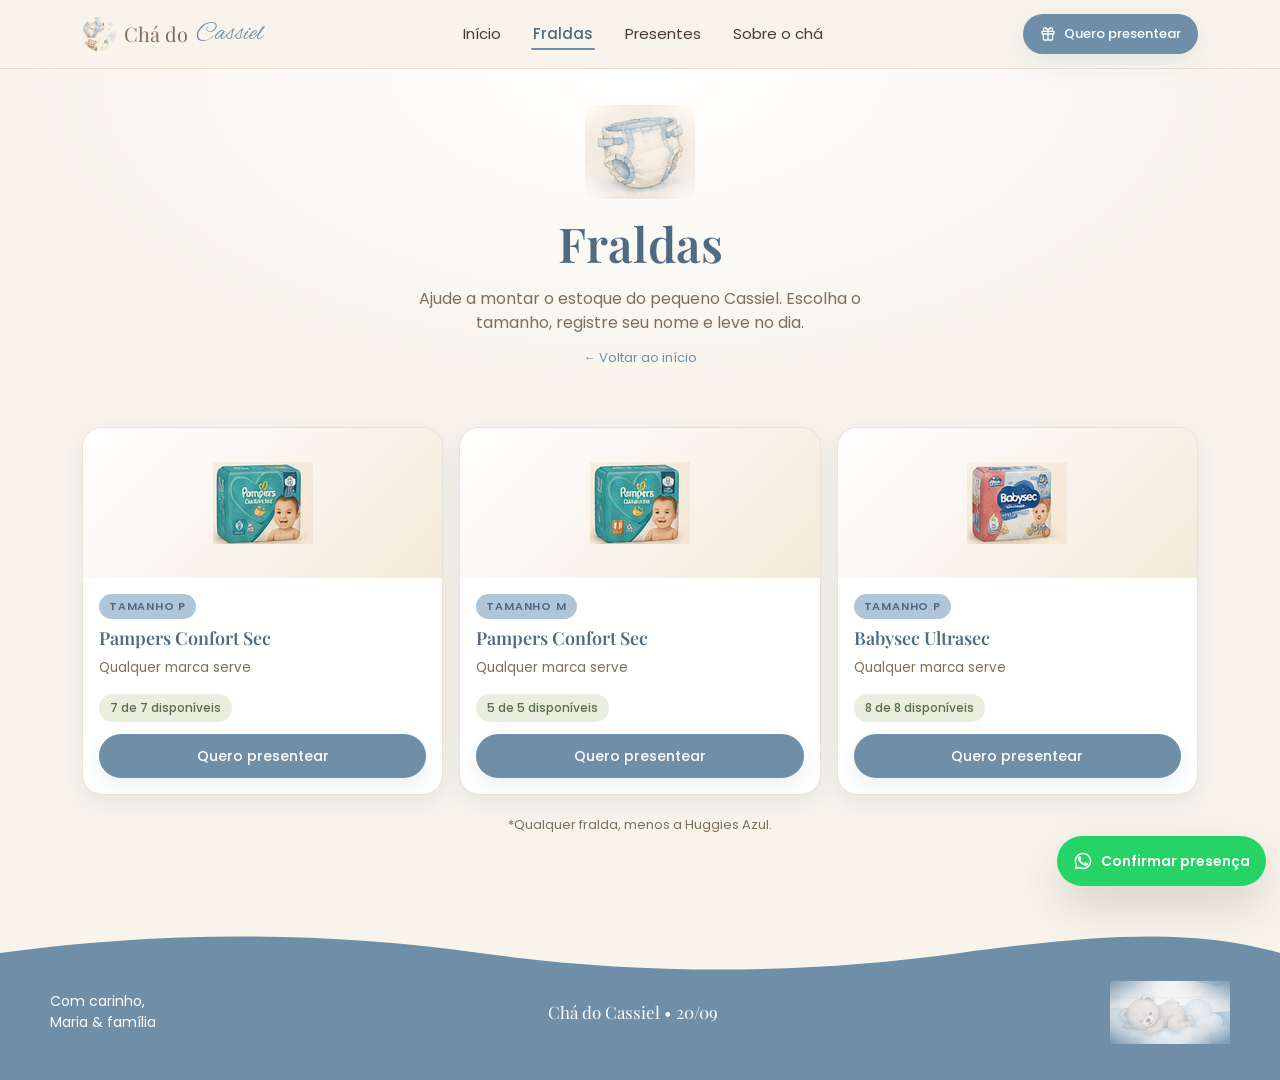
==== fraldas.html @ fe83f9d7 "feat: site do chá do Cassiel (capa, fraldas, presentes, sobre)" ====
<!DOCTYPE html>
<html lang="pt-BR">
<head>
<meta charset="UTF-8">
<meta name="viewport" content="width=device-width, initial-scale=1">
<title>Fraldas · Chá do Cassiel</title>
<link rel="preconnect" href="https://fonts.googleapis.com">
<link rel="preconnect" href="https://fonts.gstatic.com" crossorigin>
<link href="https://fonts.googleapis.com/css2?family=Playfair+Display:ital,wght@0,500;0,600;0,700;1,600&family=Alex+Brush&family=Poppins:wght@300;400;500;600;700&display=swap" rel="stylesheet">
<link rel="stylesheet" href="assets/style.css">
</head>
<body data-page="fraldas">
<header class="site-header" id="site-header"></header>
<main>
<section class="page-hero">
  <img src="assets/img/diaper.png" alt="">
  <h1>Fraldas</h1>
  <p>Ajude a montar o estoque do pequeno Cassiel. Escolha o tamanho, registre seu nome e leve no dia.</p>
  <a class="crumb" href="index.html">← Voltar ao início</a>
</section>
<section class="section">
  <div class="product-grid" id="diaperGrid"></div>
  <p class="fine-note">*Qualquer fralda, menos a Huggies Azul.</p>
</section>
</main>
<footer class="site-footer" id="site-footer"></footer>
<a class="fab" id="whatsappFab" href="#" target="_blank" rel="noopener noreferrer" aria-label="Confirmar presença pelo WhatsApp">
  <svg width="20" height="20" viewBox="0 0 24 24" fill="currentColor"><path d="M17.5 14.4c-.3-.1-1.8-.9-2-1-.3-.1-.5-.1-.7.1-.2.3-.8 1-1 1.2-.2.2-.3.2-.6.1-.3-.1-1.3-.5-2.4-1.5-.9-.8-1.5-1.8-1.7-2.1-.2-.3 0-.5.1-.6l.5-.5.3-.5c.1-.2 0-.4 0-.5l-.9-2.2c-.2-.6-.5-.5-.7-.5h-.6c-.2 0-.5.1-.8.4-.3.3-1 1-1 2.5s1.1 2.9 1.2 3.1c.1.2 2.1 3.2 5.1 4.5 2.5 1 3 .8 3.6.7.6-.1 1.8-.7 2-1.4.2-.7.2-1.3.2-1.4-.1-.1-.3-.2-.6-.3zM12 2a10 10 0 0 0-8.6 15.1L2 22l5-1.3A10 10 0 1 0 12 2zm0 18.2c-1.5 0-3-.4-4.3-1.2l-.3-.2-3 .8.8-2.9-.2-.3A8.2 8.2 0 1 1 12 20.2z"/></svg>
  Confirmar presença
</a>
<script src="assets/app.js"></script>
<script>
function initPage(){
  function draw(){ document.getElementById('diaperGrid').innerHTML = DIAPERS.map(diaperCard).join(''); observeReveal(); }
  draw(); onRerender(draw);
}
</script>
</body>
</html>
---- assets/style.css ----
:root{
  --cream:#F8F4EC;--cream-deep:#F1E7D3;--paper:#FBF8F1;--blue-baby:#AFC5D8;--blue-gray:#91AFC6;
  --blue-deep:#6F8FA8;--blue-ink:#4F6B82;--beige:#D8C5AE;--brown-soft:#806E5D;
  --brown-ink:#4A3B30;--bear-fur:#C7AD8F;--bear-snout:#F4EADB;--gold:#E8CB8A;
  --shadow-soft:0 8px 24px rgba(111,143,168,.14);--shadow-strong:0 20px 45px rgba(74,59,48,.18);
  --radius:22px;
}
*{box-sizing:border-box}
html{scroll-behavior:smooth}
body{margin:0;font-family:'Poppins',-apple-system,BlinkMacSystemFont,'Segoe UI',sans-serif;background:var(--cream);color:var(--brown-ink);line-height:1.5;overflow-x:hidden;-webkit-font-smoothing:antialiased}
h1,h2,h3{font-family:'Playfair Display',Georgia,serif;color:var(--blue-ink);margin:0;font-weight:600}
p{margin:0}
a{color:inherit}
button{font-family:inherit;cursor:pointer}
img{max-width:100%;display:block}
svg{display:block}
.script{font-family:'Alex Brush',cursive;color:var(--blue-deep);font-weight:400}
.container{max-width:1180px;margin:0 auto;padding:0 16px}
@media(min-width:768px){.container{padding:0 32px}}

/* ---------- header ---------- */
.site-header{position:sticky;top:0;z-index:60;background:rgba(248,244,236,.94);backdrop-filter:blur(10px);border-bottom:1px solid rgba(216,197,174,.5)}
.header-inner{max-width:1180px;margin:0 auto;display:flex;align-items:center;justify-content:space-between;gap:12px;padding:10px 16px}
@media(min-width:768px){.header-inner{padding:12px 32px}}
.brand{white-space:nowrap;display:flex;align-items:center;gap:8px;text-decoration:none;color:var(--brown-soft);min-height:44px;font-family:'Playfair Display',serif;font-size:20px}
.brand img{width:34px;height:34px;object-fit:cover;border-radius:50%}
.brand .script{font-size:26px;line-height:1}
.desktop-nav{display:none;gap:28px;align-items:center}
.nav-link{text-decoration:none;font-size:15px;color:var(--brown-ink);padding:10px 2px;position:relative;min-height:44px;display:inline-flex;align-items:center}
.nav-link.active{color:var(--blue-ink);font-weight:500}
.nav-link.active::after{content:'';position:absolute;left:0;right:0;bottom:6px;height:2px;background:var(--blue-deep);border-radius:2px}
.header-cta{display:none!important}
.hamburger{display:flex;background:none;border:none;color:var(--blue-ink);padding:10px;min-width:44px;min-height:44px;align-items:center;justify-content:center}
@media(min-width:900px){.desktop-nav{display:flex}.header-cta{display:inline-flex!important}.hamburger{display:none}}
.mobile-nav{display:none;flex-direction:column;background:var(--cream);border-top:1px solid rgba(216,197,174,.5);padding:6px 16px 18px}
.mobile-nav.open{display:flex}
.mobile-nav-link{text-decoration:none;padding:15px 4px;font-size:17px;color:var(--brown-ink);border-bottom:1px solid rgba(216,197,174,.45)}
.mobile-nav-link.active{color:var(--blue-ink);font-weight:600}
.mobile-nav .btn{margin-top:14px}

/* ---------- botões ---------- */
.btn{display:inline-flex;align-items:center;justify-content:center;gap:8px;min-height:44px;padding:10px 20px;border-radius:999px;font-size:14px;font-weight:500;border:1.5px solid transparent;text-decoration:none;transition:transform .15s,box-shadow .2s,background .2s;white-space:nowrap}
.btn:active{transform:scale(.97)}
.btn-primary{background:var(--blue-deep);color:#fff;box-shadow:var(--shadow-soft)}
.btn-primary:hover{background:var(--blue-ink)}
.btn-secondary{background:rgba(255,255,255,.7);color:var(--blue-ink);border-color:var(--blue-gray)}
.btn-secondary:hover{background:#fff}
.btn-sm{min-height:40px;padding:8px 16px;font-size:13px}
.btn-lg{min-height:50px;padding:12px 26px;font-size:15px}
.btn:disabled{opacity:.55;cursor:not-allowed;transform:none}
.w-full{width:100%}
.link-arrow{display:inline-flex;align-items:center;gap:6px;color:var(--blue-deep);text-decoration:none;font-size:14px;font-weight:500;min-height:44px;padding:8px 4px}
.link-arrow:hover{text-decoration:underline}

/* ---------- hero ---------- */
.hero{position:relative;overflow:hidden;background:radial-gradient(ellipse at 70% 30%,#fff 0%,var(--cream) 55%,var(--cream-deep) 100%)}
.hero-inner{position:relative;max-width:1180px;margin:0 auto;padding:36px 16px 40px;display:grid;gap:24px;align-items:center}
@media(min-width:900px){.hero-inner{grid-template-columns:1fr 1fr;padding:48px 32px 56px;gap:32px}}
.hero-text{position:relative;text-align:center}
@media(min-width:900px){.hero-text{text-align:left}}
.hero-moon{width:110px;margin:0 auto 4px}
@media(min-width:900px){.hero-moon{width:150px;margin:0 0 0 -10px}}
.hero-title{font-size:clamp(40px,6vw,60px);line-height:1;color:var(--brown-soft);font-weight:500}
.hero-title .script{display:block;font-size:clamp(78px,12vw,128px);line-height:.95;margin-top:2px}
.hero-subtitle{font-size:17px;color:var(--brown-soft);max-width:420px;margin:18px auto 0}
@media(min-width:900px){.hero-subtitle{margin-left:0}}
.hero-info-row{display:flex;flex-wrap:wrap;justify-content:center;gap:0;margin-top:26px}
@media(min-width:900px){.hero-info-row{justify-content:flex-start}}
.hero-info{display:flex;align-items:center;gap:10px;padding:6px 18px 6px 0;margin-right:18px;border-right:1px solid var(--beige);color:var(--blue-ink);font-size:14px;line-height:1.3;text-decoration:none}
.hero-info:last-child{border-right:none;margin-right:0}
.hero-info strong{display:block;font-weight:600;font-size:15px}
.hero-info svg{color:var(--blue-gray);flex:none}
.hero-actions{display:flex;flex-direction:column;gap:12px;margin-top:28px}
@media(min-width:520px){.hero-actions{flex-direction:row;justify-content:center}}
@media(min-width:900px){.hero-actions{justify-content:flex-start}}
.hero-illustration{display:flex;justify-content:center}
.hero-illustration img{width:min(440px,86vw);height:auto;mix-blend-mode:multiply;animation:float 6s ease-in-out infinite}
@keyframes float{0%,100%{transform:translateY(0)}50%{transform:translateY(-10px)}}
.star{position:absolute;color:var(--gold);opacity:.8;animation:twinkle 2.6s ease-in-out infinite;pointer-events:none}
@keyframes twinkle{0%,100%{opacity:.35;transform:scale(1)}50%{opacity:.9;transform:scale(1.2)}}
@media(prefers-reduced-motion:reduce){.hero-illustration img,.star{animation:none}}

/* ---------- cards de capa ---------- */
.home{padding:20px 16px 40px;max-width:1180px;margin:0 auto;display:grid;gap:18px}
@media(min-width:768px){.home{padding:24px 32px 48px;gap:22px}}
.panel{background:var(--paper);border:1px solid rgba(216,197,174,.55);border-radius:var(--radius);box-shadow:var(--shadow-soft);padding:22px 18px;position:relative;overflow:hidden}
@media(min-width:768px){.panel{padding:28px 26px}}
.panel h2{font-size:clamp(26px,3.5vw,34px)}
.panel .lead{color:var(--brown-soft);font-size:15px;margin-top:6px}
.panel-art{width:110px;height:auto;mix-blend-mode:multiply;flex:none}
.heart{color:var(--blue-baby);font-size:18px;line-height:1}

/* sugestão */
.suggestion{background:linear-gradient(90deg,#F6EEDC,#F3E9D5);display:grid;gap:18px;align-items:center;text-align:center}
@media(min-width:900px){.suggestion{grid-template-columns:130px 1.3fr 1fr 1fr;text-align:left}}
.suggestion-main h2{font-size:24px;color:var(--brown-ink)}
.suggestion-main .highlight{font-family:'Playfair Display',serif;font-size:22px;color:var(--blue-ink);margin-top:8px}
.suggestion-note{font-size:13px;color:var(--brown-soft);margin-top:6px}
.suggestion-opt{display:flex;flex-direction:column;align-items:center;gap:10px;text-align:center;padding:12px 8px}
@media(min-width:900px){.suggestion-opt{border-left:1px dashed var(--beige)}}
.suggestion-opt img{width:64px;height:auto;mix-blend-mode:multiply}
.suggestion-opt p{font-size:15px;color:var(--brown-ink)}
.suggestion-opt .btn{margin-top:4px}

/* fraldas + presentes lado a lado */
.home-two{display:grid;gap:18px}
@media(min-width:1000px){.home-two{grid-template-columns:5fr 6fr;gap:22px}}
.panel-head{display:flex;gap:14px;align-items:center;text-align:center;flex-direction:column}
@media(min-width:560px){.panel-head{flex-direction:row;text-align:left}}
.panel-head .center{flex:1}
.preview-grid{display:grid;grid-template-columns:repeat(3,minmax(0,1fr));gap:10px;margin-top:20px}
@media(max-width:400px){.preview-grid{gap:6px}}
.mini-card{min-width:0;background:#fff;border:1px solid rgba(216,197,174,.55);border-radius:16px;padding:10px 8px 12px;display:flex;flex-direction:column;align-items:center;text-align:center;gap:6px;text-decoration:none;color:inherit;transition:transform .2s,box-shadow .2s}
.mini-card:hover{transform:translateY(-3px);box-shadow:var(--shadow-soft)}
.mini-card .thumb{height:80px;display:flex;align-items:center;justify-content:center}
.mini-card .thumb img{max-height:80px;width:auto;mix-blend-mode:multiply}
.mini-card .name{font-size:12px;font-weight:600;line-height:1.3;color:var(--brown-ink)}
.mini-card .price{font-size:12px;color:var(--brown-ink)}
.mini-card .tag{font-size:11px;padding:3px 8px;border-radius:999px;background:#E9EEDF;color:#5A6E4B}
.mini-card .tag.taken{background:var(--cream-deep);color:var(--brown-soft)}
.mini-card .btn{margin-top:auto;max-width:100%;padding-left:8px;padding-right:8px}
@media(max-width:480px){.mini-card .btn{padding:8px 10px;font-size:12px}}
.panel-foot{display:flex;justify-content:center;margin-top:10px}
.cat-row{display:flex;justify-content:space-between;gap:6px;margin-top:18px;overflow-x:auto;padding-bottom:4px;scrollbar-width:none}
.cat-row::-webkit-scrollbar{display:none}
.cat{display:flex;flex-direction:column;align-items:center;gap:4px;text-decoration:none;color:var(--brown-ink);font-size:12px;flex:none;min-width:58px}
.cat img{width:56px;height:52px;border-radius:50%;object-fit:cover;box-shadow:0 3px 10px rgba(111,143,168,.18);transition:transform .2s}
.cat:hover img{transform:scale(1.06)}
.cat.active img{outline:2px solid var(--blue-deep);outline-offset:2px}
.cat.active{color:var(--blue-ink);font-weight:600}

/* sobre (capa) */
.about-home{display:grid;gap:16px}
@media(min-width:900px){.about-home{grid-template-columns:1.1fr 1fr .9fr;align-items:stretch}}
.about-intro{display:flex;flex-direction:column;align-items:center;text-align:center;gap:10px;padding:10px}
@media(min-width:560px){.about-intro{flex-direction:row;text-align:left}}
.about-intro img{width:120px;mix-blend-mode:multiply}
.about-intro p{font-size:14px;color:var(--brown-soft)}
.sub-panel{background:#F4EBDA;border-radius:18px;padding:18px 16px}
.sub-panel h3{font-size:19px;text-align:center;margin-bottom:6px}
.sub-panel .lead{text-align:center;font-size:13px;color:var(--brown-soft);margin-bottom:12px}
.info-list{list-style:none;margin:0;padding:0;display:flex;flex-direction:column;gap:8px}
.info-list li{display:flex;gap:8px;align-items:flex-start;font-size:13.5px}
.info-list .emoji{flex:none;font-size:15px;line-height:1.4}
.bingo-panel{display:flex;flex-direction:column;align-items:center;gap:10px;text-align:center}
.bingo-panel img{width:90px;mix-blend-mode:multiply}
.bingo-panel p{font-size:13.5px;color:var(--brown-soft)}

/* ---------- páginas internas ---------- */
.page-hero{background:radial-gradient(ellipse at 50% 0%,#fff 0%,var(--cream) 70%);padding:36px 16px 20px;text-align:center;position:relative;overflow:hidden}
.page-hero img{width:110px;margin:0 auto 8px;mix-blend-mode:multiply}
.page-hero h1{font-size:clamp(34px,5vw,48px)}
.page-hero p{color:var(--brown-soft);margin-top:8px;font-size:16px;max-width:520px;margin-left:auto;margin-right:auto}
.crumb{display:inline-flex;align-items:center;gap:6px;font-size:13px;color:var(--blue-deep);text-decoration:none;min-height:44px;padding:4px 0}
.section{padding:20px 16px 56px;max-width:1180px;margin:0 auto}
@media(min-width:768px){.section{padding:28px 32px 72px}}
.product-grid{display:grid;grid-template-columns:1fr;gap:16px}
@media(min-width:560px){.product-grid{grid-template-columns:repeat(2,1fr)}}
@media(min-width:900px){.product-grid{grid-template-columns:repeat(3,1fr)}}
@media(min-width:1180px){.gift-grid{grid-template-columns:repeat(4,1fr)}}
.product-card{background:#fff;border-radius:20px;box-shadow:var(--shadow-soft);overflow:hidden;display:flex;flex-direction:column;border:1px solid rgba(216,197,174,.5);transition:transform .2s,box-shadow .2s}
.product-card:hover{transform:translateY(-4px);box-shadow:var(--shadow-strong)}
.product-card.taken{opacity:.62}
.product-media{height:150px;background:linear-gradient(135deg,#fff,var(--bear-snout));display:flex;align-items:center;justify-content:center;color:var(--blue-deep)}
.product-media img{max-height:120px;width:auto;mix-blend-mode:multiply}
.product-media img.cover{max-height:none;width:100%;height:100%;object-fit:cover;mix-blend-mode:normal}
.product-body{padding:16px;display:flex;flex-direction:column;flex:1;gap:6px}
.product-body h3{font-size:18px}
.badge{align-self:flex-start;font-size:11px;letter-spacing:.8px;text-transform:uppercase;font-weight:600;padding:4px 10px;border-radius:999px;background:var(--blue-baby);color:var(--blue-ink)}
.badge.soft{background:var(--cream-deep);color:var(--brown-soft)}
.product-desc,.product-brand{font-size:13.5px;color:var(--brown-soft)}
.product-price{font-weight:600;color:var(--blue-ink);font-size:15px}
.price-note{font-weight:400;font-size:12px;color:var(--brown-soft)}
.spacer{flex:1}
.status{display:inline-flex;align-self:flex-start;font-size:12px;font-weight:500;padding:5px 11px;border-radius:999px;margin:4px 0 6px;background:#E9EEDF;color:#5A6E4B}
.status.taken{background:var(--cream-deep);color:var(--brown-soft)}
.fine-note{text-align:center;font-size:13px;color:var(--brown-soft);margin-top:20px}
.pills{display:flex;gap:8px;overflow-x:auto;padding:4px 0 12px;margin-bottom:12px;scrollbar-width:none}
.pills::-webkit-scrollbar{display:none}
@media(min-width:768px){.pills{flex-wrap:wrap;justify-content:center;overflow:visible}}
.pill{flex:none;background:#fff;border:1px solid var(--beige);color:var(--brown-soft);border-radius:999px;padding:9px 16px;min-height:44px;font-size:14px;font-weight:500}
.pill.active{background:var(--blue-deep);border-color:var(--blue-deep);color:#fff}
.about-grid{display:grid;gap:18px}
@media(min-width:900px){.about-grid{grid-template-columns:1fr 1fr}}
.info-card{background:#fff;border-radius:22px;padding:24px 20px;box-shadow:var(--shadow-soft);border:1px solid rgba(216,197,174,.5)}
.info-card h3{font-size:22px;margin-bottom:14px}
.info-card .info-list li{font-size:15px;gap:12px}
.info-card .info-list svg{color:var(--blue-gray);flex:none;margin-top:3px}
.info-card .btn{margin-top:18px}
.about-message{font-size:15.5px;color:var(--brown-soft);line-height:1.75}
.about-message strong{color:var(--blue-ink)}
.span-all{grid-column:1/-1}

/* ---------- rodapé ---------- */
.site-footer{position:relative;margin-top:24px;color:#fff}
.site-footer .wave{display:block;width:100%;height:44px;color:var(--blue-deep)}
.footer-body{background:var(--blue-deep);padding:6px 16px 90px}
@media(min-width:900px){.footer-body{padding-bottom:36px}}
.footer-inner{max-width:1180px;margin:0 auto;display:flex;flex-direction:column;align-items:center;gap:12px;text-align:center;font-size:14px}
@media(min-width:768px){.footer-inner{flex-direction:row;justify-content:space-between;text-align:left}}
.footer-inner .center{font-family:'Playfair Display',serif;font-size:17px}
.footer-inner img{width:120px;mix-blend-mode:screen;opacity:.95}
.fab{position:fixed;right:14px;bottom:14px;z-index:50;display:inline-flex;align-items:center;gap:8px;background:#25D366;color:#fff;border:none;border-radius:999px;padding:12px 16px;min-height:50px;font-weight:600;font-size:14px;box-shadow:var(--shadow-strong);text-decoration:none}
.fab:active{transform:scale(.97)}

/* ---------- modal / toast ---------- */
.modal-overlay{position:fixed;inset:0;background:rgba(74,59,48,.45);backdrop-filter:blur(3px);z-index:100;display:none;align-items:center;justify-content:center;padding:16px}
.modal-overlay.open{display:flex}
.modal-card{background:#fff;border-radius:24px;padding:30px 22px;width:100%;max-width:min(95vw,470px);position:relative;box-shadow:var(--shadow-strong);animation:pop .25s ease}
@keyframes pop{from{opacity:0;transform:translateY(16px) scale(.97)}to{opacity:1;transform:none}}
.modal-close{position:absolute;top:10px;right:10px;background:none;border:none;color:var(--brown-soft);min-width:44px;min-height:44px;display:flex;align-items:center;justify-content:center}
.modal-card h3{font-size:24px;padding-right:32px}
.modal-product{font-weight:600;color:var(--blue-deep);margin:8px 0 12px}
.modal-text{font-size:14px;color:var(--brown-soft)}
.modal-form{margin-top:18px;display:flex;flex-direction:column;gap:8px}
.modal-form label{font-size:14px;font-weight:500}
.modal-form input{font:inherit;font-size:16px;padding:12px 16px;border:1px solid var(--beige);border-radius:14px;background:var(--cream);color:var(--brown-ink);min-height:48px}
.modal-form input:focus{outline:2px solid var(--blue-baby);border-color:var(--blue-gray)}
.form-error{font-size:13px;color:#B0413E}
.modal-actions{display:flex;flex-direction:column-reverse;gap:10px;margin-top:12px}
@media(min-width:520px){.modal-actions{flex-direction:row;justify-content:flex-end}}
.modal-success{text-align:center;padding-top:8px}
.modal-success .big{font-size:54px;line-height:1;margin-bottom:10px}
.toast{position:fixed;left:50%;bottom:80px;transform:translateX(-50%);background:var(--blue-ink);color:#fff;padding:12px 20px;border-radius:999px;font-size:14px;display:none;box-shadow:var(--shadow-strong);z-index:120;max-width:92vw;text-align:center}
.toast.show{display:block}

/* reveal */
.reveal{opacity:0;transform:translateY(18px);transition:opacity .6s ease,transform .6s ease}
.reveal.in{opacity:1;transform:none}
@media(prefers-reduced-motion:reduce){.reveal{opacity:1;transform:none;transition:none}}
@media(max-width:559px){.brand>span:not(.script){display:none}.panel-head .panel-art:last-child:not(:first-child){display:none}}
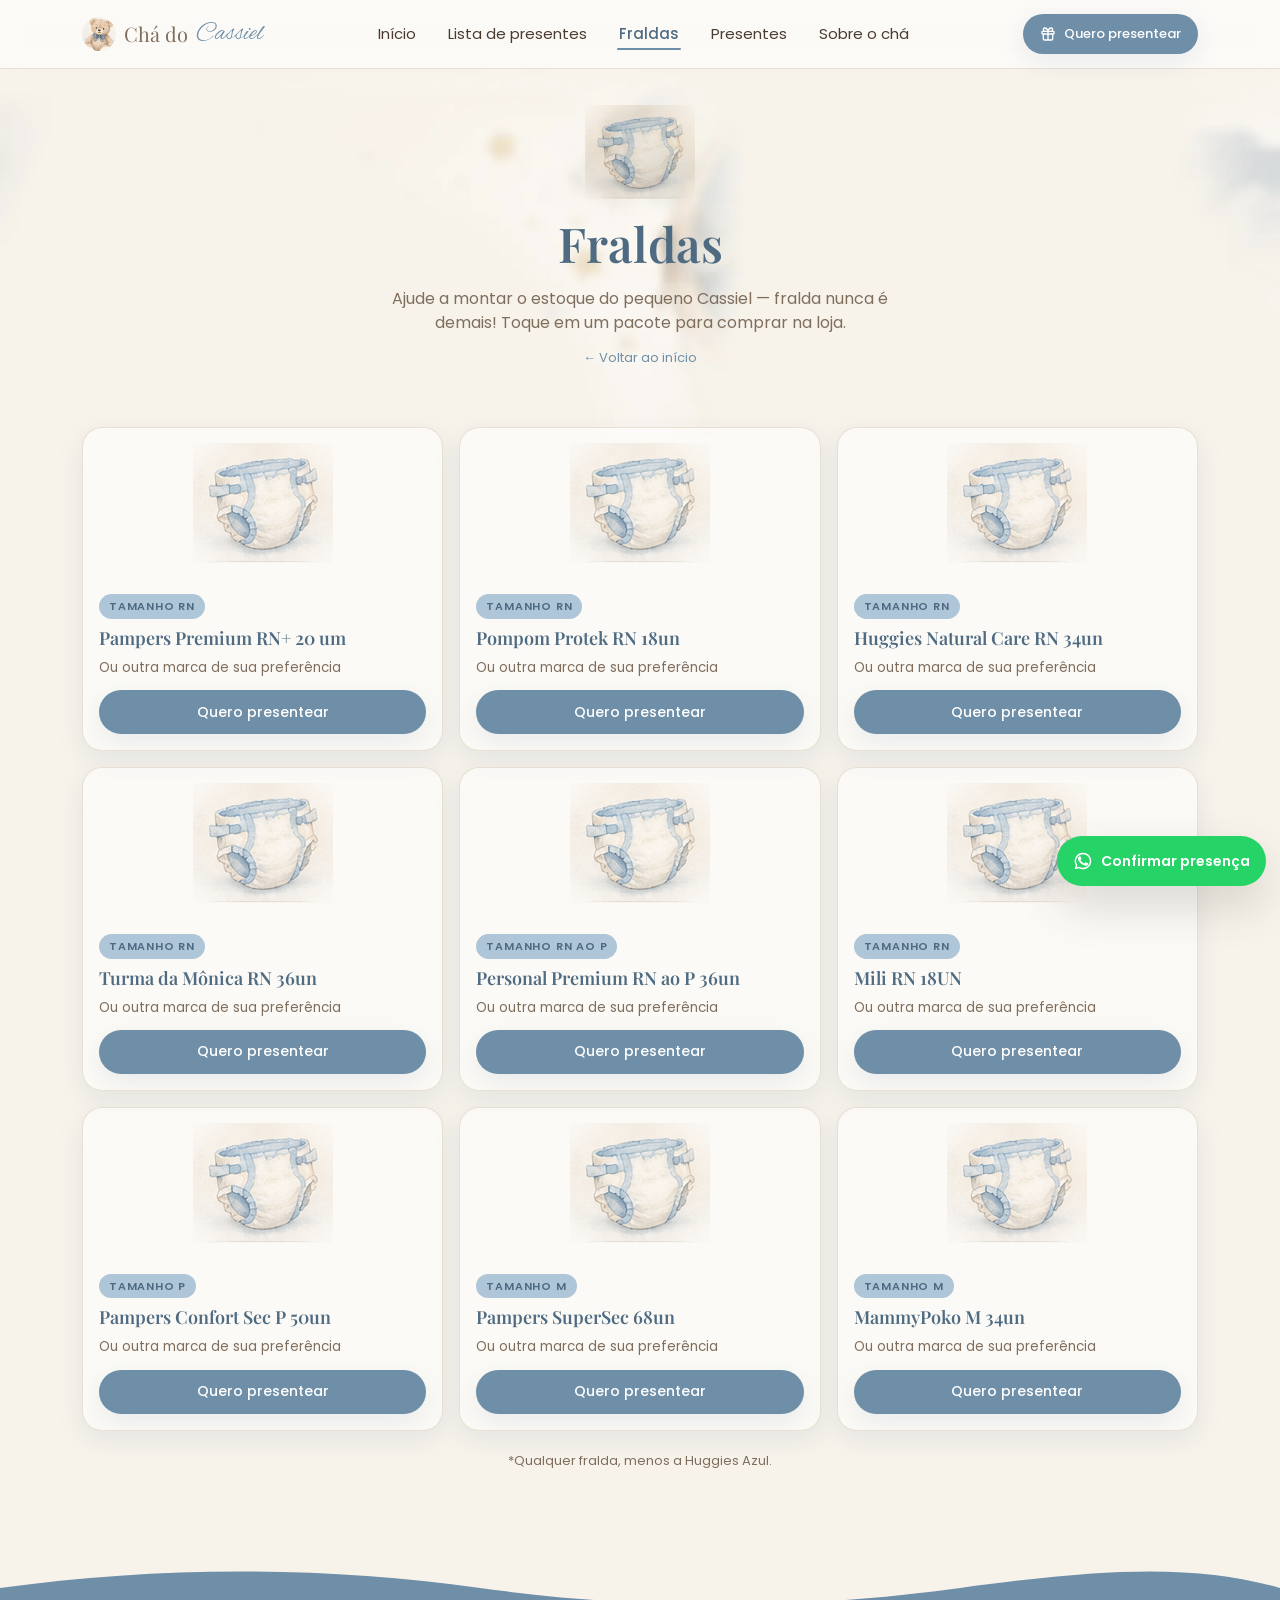
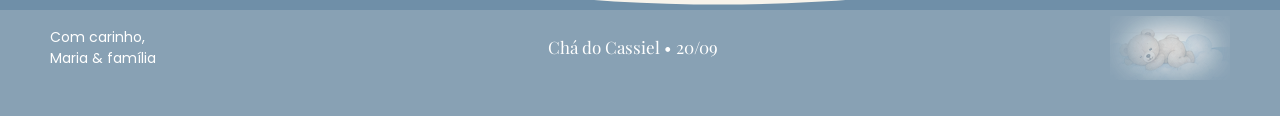
==== commit 0b6a59ce: "fix(fraldas): tamanho da SuperSec e texto do novo fluxo Co-Authored-By: Claude Fable 5 <noreply@anth" ====
--- a/fraldas.html
+++ b/fraldas.html
@@ -15,7 +15,7 @@
 <section class="page-hero">
   <img src="assets/img/diaper.png" alt="">
   <h1>Fraldas</h1>
-  <p>Ajude a montar o estoque do pequeno Cassiel. Escolha o tamanho, registre seu nome e leve no dia.</p>
+  <p>Ajude a montar o estoque do pequeno Cassiel — fralda nunca é demais! Toque em um pacote para comprar na loja.</p>
   <a class="crumb" href="index.html">← Voltar ao início</a>
 </section>
 <section class="section">
--- a/assets/style.css
+++ b/assets/style.css
@@ -7,7 +7,7 @@
 }
 *{box-sizing:border-box}
 html{scroll-behavior:smooth}
-body{margin:0;font-family:'Poppins',-apple-system,BlinkMacSystemFont,'Segoe UI',sans-serif;background:var(--cream);color:var(--brown-ink);line-height:1.5;overflow-x:hidden;-webkit-font-smoothing:antialiased}
+body{margin:0;font-family:'Poppins',-apple-system,BlinkMacSystemFont,'Segoe UI',sans-serif;background-color:#FAF6EE;background-image:url('../public/bg-textura.webp');background-size:cover;background-attachment:fixed;background-repeat:no-repeat;color:var(--brown-ink);line-height:1.5;overflow-x:hidden;-webkit-font-smoothing:antialiased}
 h1,h2,h3{font-family:'Playfair Display',Georgia,serif;color:var(--blue-ink);margin:0;font-weight:600}
 p{margin:0}
 a{color:inherit}
@@ -19,7 +19,7 @@
 @media(min-width:768px){.container{padding:0 32px}}
 
 /* ---------- header ---------- */
-.site-header{position:sticky;top:0;z-index:60;background:rgba(248,244,236,.94);backdrop-filter:blur(10px);border-bottom:1px solid rgba(216,197,174,.5)}
+.site-header{position:sticky;top:0;z-index:60;background:rgba(255,255,255,.6);backdrop-filter:blur(10px);border-bottom:1px solid rgba(216,197,174,.5)}
 .header-inner{max-width:1180px;margin:0 auto;display:flex;align-items:center;justify-content:space-between;gap:12px;padding:10px 16px}
 @media(min-width:768px){.header-inner{padding:12px 32px}}
 .brand{white-space:nowrap;display:flex;align-items:center;gap:8px;text-decoration:none;color:var(--brown-soft);min-height:44px;font-family:'Playfair Display',serif;font-size:20px}
@@ -32,7 +32,7 @@
 .header-cta{display:none!important}
 .hamburger{display:flex;background:none;border:none;color:var(--blue-ink);padding:10px;min-width:44px;min-height:44px;align-items:center;justify-content:center}
 @media(min-width:900px){.desktop-nav{display:flex}.header-cta{display:inline-flex!important}.hamburger{display:none}}
-.mobile-nav{display:none;flex-direction:column;background:var(--cream);border-top:1px solid rgba(216,197,174,.5);padding:6px 16px 18px}
+.mobile-nav{display:none;flex-direction:column;background:rgba(255,255,255,.9);backdrop-filter:blur(6px);border-top:1px solid rgba(216,197,174,.5);padding:6px 16px 18px}
 .mobile-nav.open{display:flex}
 .mobile-nav-link{text-decoration:none;padding:15px 4px;font-size:17px;color:var(--brown-ink);border-bottom:1px solid rgba(216,197,174,.45)}
 .mobile-nav-link.active{color:var(--blue-ink);font-weight:600}
@@ -44,7 +44,7 @@
 .btn-primary{background:var(--blue-deep);color:#fff;box-shadow:var(--shadow-soft)}
 .btn-primary:hover{background:var(--blue-ink)}
 .btn-secondary{background:rgba(255,255,255,.7);color:var(--blue-ink);border-color:var(--blue-gray)}
-.btn-secondary:hover{background:#fff}
+.btn-secondary:hover{background:rgba(255,255,255,.9)}
 .btn-sm{min-height:40px;padding:8px 16px;font-size:13px}
 .btn-lg{min-height:50px;padding:12px 26px;font-size:15px}
 .btn:disabled{opacity:.55;cursor:not-allowed;transform:none}
@@ -53,13 +53,19 @@
 .link-arrow:hover{text-decoration:underline}
 
 /* ---------- hero ---------- */
-.hero{position:relative;overflow:hidden;background:radial-gradient(ellipse at 70% 30%,#fff 0%,var(--cream) 55%,var(--cream-deep) 100%)}
-.hero-inner{position:relative;max-width:1180px;margin:0 auto;padding:36px 16px 40px;display:grid;gap:24px;align-items:center}
+.hero{position:relative;overflow:hidden}
+.hero-inner{position:relative;max-width:1180px;margin:0 auto;padding:36px 16px 440px;display:grid;gap:24px;align-items:center}
 @media(min-width:900px){.hero-inner{grid-template-columns:1fr 1fr;padding:48px 32px 56px;gap:32px}}
-.hero-text{position:relative;text-align:center}
-@media(min-width:900px){.hero-text{text-align:left}}
-.hero-moon{width:110px;margin:0 auto 4px}
-@media(min-width:900px){.hero-moon{width:150px;margin:0 0 0 -10px}}
+.hero-text{position:relative;text-align:center;padding:32px 16px 8px}
+.hero-band{position:relative;width:100vw;margin-left:calc(50% - 50vw);margin-right:calc(50% - 50vw)}
+.hero-band-m{display:block;width:100%;height:auto}
+@media(min-width:900px){
+  .hero-band{aspect-ratio:1024/600;background:url('img/hero-band.png') center center/contain no-repeat}
+  .hero-band-m{display:none}
+  .hero-text{position:absolute;left:6%;top:50%;transform:translateY(-50%);width:41%;text-align:left}
+  .hero-moon{display:none}
+}
+.hero-moon{width:110px;margin:0 auto 4px;mix-blend-mode:multiply}
 .hero-title{font-size:clamp(40px,6vw,60px);line-height:1;color:var(--brown-soft);font-weight:500}
 .hero-title .script{display:block;font-size:clamp(78px,12vw,128px);line-height:.95;margin-top:2px}
 .hero-subtitle{font-size:17px;color:var(--brown-soft);max-width:420px;margin:18px auto 0}
@@ -73,17 +79,16 @@
 .hero-actions{display:flex;flex-direction:column;gap:12px;margin-top:28px}
 @media(min-width:520px){.hero-actions{flex-direction:row;justify-content:center}}
 @media(min-width:900px){.hero-actions{justify-content:flex-start}}
-.hero-illustration{display:flex;justify-content:center}
-.hero-illustration img{width:min(440px,86vw);height:auto;mix-blend-mode:multiply;animation:float 6s ease-in-out infinite}
+.hero-text{z-index:1}
 @keyframes float{0%,100%{transform:translateY(0)}50%{transform:translateY(-10px)}}
 .star{position:absolute;color:var(--gold);opacity:.8;animation:twinkle 2.6s ease-in-out infinite;pointer-events:none}
 @keyframes twinkle{0%,100%{opacity:.35;transform:scale(1)}50%{opacity:.9;transform:scale(1.2)}}
-@media(prefers-reduced-motion:reduce){.hero-illustration img,.star{animation:none}}
+@media(prefers-reduced-motion:reduce){.hero-art,.star{animation:none}}
 
 /* ---------- cards de capa ---------- */
 .home{padding:20px 16px 40px;max-width:1180px;margin:0 auto;display:grid;gap:18px}
 @media(min-width:768px){.home{padding:24px 32px 48px;gap:22px}}
-.panel{background:var(--paper);border:1px solid rgba(216,197,174,.55);border-radius:var(--radius);box-shadow:var(--shadow-soft);padding:22px 18px;position:relative;overflow:hidden}
+.panel{background:rgba(255,255,255,.55);backdrop-filter:blur(2px);border:1px solid rgba(216,197,174,.55);border-radius:var(--radius);box-shadow:var(--shadow-soft);padding:22px 18px;position:relative;overflow:hidden}
 @media(min-width:768px){.panel{padding:28px 26px}}
 .panel h2{font-size:clamp(26px,3.5vw,34px)}
 .panel .lead{color:var(--brown-soft);font-size:15px;margin-top:6px}
@@ -91,7 +96,7 @@
 .heart{color:var(--blue-baby);font-size:18px;line-height:1}
 
 /* sugestão */
-.suggestion{background:linear-gradient(90deg,#F6EEDC,#F3E9D5);display:grid;gap:18px;align-items:center;text-align:center}
+.suggestion{display:grid;gap:18px;align-items:center;text-align:center}
 @media(min-width:900px){.suggestion{grid-template-columns:130px 1.3fr 1fr 1fr;text-align:left}}
 .suggestion-main h2{font-size:24px;color:var(--brown-ink)}
 .suggestion-main .highlight{font-family:'Playfair Display',serif;font-size:22px;color:var(--blue-ink);margin-top:8px}
@@ -110,7 +115,7 @@
 .panel-head .center{flex:1}
 .preview-grid{display:grid;grid-template-columns:repeat(3,minmax(0,1fr));gap:10px;margin-top:20px}
 @media(max-width:400px){.preview-grid{gap:6px}}
-.mini-card{min-width:0;background:#fff;border:1px solid rgba(216,197,174,.55);border-radius:16px;padding:10px 8px 12px;display:flex;flex-direction:column;align-items:center;text-align:center;gap:6px;text-decoration:none;color:inherit;transition:transform .2s,box-shadow .2s}
+.mini-card{min-width:0;background:rgba(255,255,255,.55);backdrop-filter:blur(2px);border:1px solid rgba(216,197,174,.55);border-radius:16px;padding:10px 8px 12px;display:flex;flex-direction:column;align-items:center;text-align:center;gap:6px;text-decoration:none;color:inherit;transition:transform .2s,box-shadow .2s}
 .mini-card:hover{transform:translateY(-3px);box-shadow:var(--shadow-soft)}
 .mini-card .thumb{height:80px;display:flex;align-items:center;justify-content:center}
 .mini-card .thumb img{max-height:80px;width:auto;mix-blend-mode:multiply}
@@ -136,7 +141,7 @@
 @media(min-width:560px){.about-intro{flex-direction:row;text-align:left}}
 .about-intro img{width:120px;mix-blend-mode:multiply}
 .about-intro p{font-size:14px;color:var(--brown-soft)}
-.sub-panel{background:#F4EBDA;border-radius:18px;padding:18px 16px}
+.sub-panel{background:rgba(255,255,255,.55);backdrop-filter:blur(2px);border-radius:18px;padding:18px 16px}
 .sub-panel h3{font-size:19px;text-align:center;margin-bottom:6px}
 .sub-panel .lead{text-align:center;font-size:13px;color:var(--brown-soft);margin-bottom:12px}
 .info-list{list-style:none;margin:0;padding:0;display:flex;flex-direction:column;gap:8px}
@@ -147,7 +152,7 @@
 .bingo-panel p{font-size:13.5px;color:var(--brown-soft)}
 
 /* ---------- páginas internas ---------- */
-.page-hero{background:radial-gradient(ellipse at 50% 0%,#fff 0%,var(--cream) 70%);padding:36px 16px 20px;text-align:center;position:relative;overflow:hidden}
+.page-hero{padding:36px 16px 20px;text-align:center;position:relative;overflow:hidden}
 .page-hero img{width:110px;margin:0 auto 8px;mix-blend-mode:multiply}
 .page-hero h1{font-size:clamp(34px,5vw,48px)}
 .page-hero p{color:var(--brown-soft);margin-top:8px;font-size:16px;max-width:520px;margin-left:auto;margin-right:auto}
@@ -158,10 +163,10 @@
 @media(min-width:560px){.product-grid{grid-template-columns:repeat(2,1fr)}}
 @media(min-width:900px){.product-grid{grid-template-columns:repeat(3,1fr)}}
 @media(min-width:1180px){.gift-grid{grid-template-columns:repeat(4,1fr)}}
-.product-card{background:#fff;border-radius:20px;box-shadow:var(--shadow-soft);overflow:hidden;display:flex;flex-direction:column;border:1px solid rgba(216,197,174,.5);transition:transform .2s,box-shadow .2s}
+.product-card{background:rgba(255,255,255,.55);backdrop-filter:blur(2px);border-radius:20px;box-shadow:var(--shadow-soft);overflow:hidden;display:flex;flex-direction:column;border:1px solid rgba(216,197,174,.5);transition:transform .2s,box-shadow .2s}
 .product-card:hover{transform:translateY(-4px);box-shadow:var(--shadow-strong)}
 .product-card.taken{opacity:.62}
-.product-media{height:150px;background:linear-gradient(135deg,#fff,var(--bear-snout));display:flex;align-items:center;justify-content:center;color:var(--blue-deep)}
+.product-media{height:150px;display:flex;align-items:center;justify-content:center;color:var(--blue-deep)}
 .product-media img{max-height:120px;width:auto;mix-blend-mode:multiply}
 .product-media img.cover{max-height:none;width:100%;height:100%;object-fit:cover;mix-blend-mode:normal}
 .product-body{padding:16px;display:flex;flex-direction:column;flex:1;gap:6px}
@@ -178,11 +183,11 @@
 .pills{display:flex;gap:8px;overflow-x:auto;padding:4px 0 12px;margin-bottom:12px;scrollbar-width:none}
 .pills::-webkit-scrollbar{display:none}
 @media(min-width:768px){.pills{flex-wrap:wrap;justify-content:center;overflow:visible}}
-.pill{flex:none;background:#fff;border:1px solid var(--beige);color:var(--brown-soft);border-radius:999px;padding:9px 16px;min-height:44px;font-size:14px;font-weight:500}
+.pill{flex:none;background:rgba(255,255,255,.6);border:1px solid var(--beige);color:var(--brown-soft);border-radius:999px;padding:9px 16px;min-height:44px;font-size:14px;font-weight:500}
 .pill.active{background:var(--blue-deep);border-color:var(--blue-deep);color:#fff}
 .about-grid{display:grid;gap:18px}
 @media(min-width:900px){.about-grid{grid-template-columns:1fr 1fr}}
-.info-card{background:#fff;border-radius:22px;padding:24px 20px;box-shadow:var(--shadow-soft);border:1px solid rgba(216,197,174,.5)}
+.info-card{background:rgba(255,255,255,.55);backdrop-filter:blur(2px);border-radius:22px;padding:24px 20px;box-shadow:var(--shadow-soft);border:1px solid rgba(216,197,174,.5)}
 .info-card h3{font-size:22px;margin-bottom:14px}
 .info-card .info-list li{font-size:15px;gap:12px}
 .info-card .info-list svg{color:var(--blue-gray);flex:none;margin-top:3px}
@@ -194,7 +199,7 @@
 /* ---------- rodapé ---------- */
 .site-footer{position:relative;margin-top:24px;color:#fff}
 .site-footer .wave{display:block;width:100%;height:44px;color:var(--blue-deep)}
-.footer-body{background:var(--blue-deep);padding:6px 16px 90px}
+.footer-body{background:rgba(111,143,168,.82);backdrop-filter:blur(2px);padding:6px 16px 90px}
 @media(min-width:900px){.footer-body{padding-bottom:36px}}
 .footer-inner{max-width:1180px;margin:0 auto;display:flex;flex-direction:column;align-items:center;gap:12px;text-align:center;font-size:14px}
 @media(min-width:768px){.footer-inner{flex-direction:row;justify-content:space-between;text-align:left}}
@@ -206,7 +211,7 @@
 /* ---------- modal / toast ---------- */
 .modal-overlay{position:fixed;inset:0;background:rgba(74,59,48,.45);backdrop-filter:blur(3px);z-index:100;display:none;align-items:center;justify-content:center;padding:16px}
 .modal-overlay.open{display:flex}
-.modal-card{background:#fff;border-radius:24px;padding:30px 22px;width:100%;max-width:min(95vw,470px);position:relative;box-shadow:var(--shadow-strong);animation:pop .25s ease}
+.modal-card{background:rgba(255,255,255,.92);backdrop-filter:blur(6px);border-radius:24px;padding:30px 22px;width:100%;max-width:min(95vw,470px);position:relative;box-shadow:var(--shadow-strong);animation:pop .25s ease}
 @keyframes pop{from{opacity:0;transform:translateY(16px) scale(.97)}to{opacity:1;transform:none}}
 .modal-close{position:absolute;top:10px;right:10px;background:none;border:none;color:var(--brown-soft);min-width:44px;min-height:44px;display:flex;align-items:center;justify-content:center}
 .modal-card h3{font-size:24px;padding-right:32px}
@@ -229,3 +234,26 @@
 .reveal.in{opacity:1;transform:none}
 @media(prefers-reduced-motion:reduce){.reveal{opacity:1;transform:none;transition:none}}
 @media(max-width:559px){.brand>span:not(.script){display:none}.panel-head .panel-art:last-child:not(:first-child){display:none}}
+@media(max-width:480px){.mini-card .btn{font-size:11px;padding:8px 4px;letter-spacing:0}}
+
+/* paginação */
+.page-info{text-align:center;font-size:13px;color:var(--brown-soft);margin:0 0 14px}
+.pager{display:flex;justify-content:center;align-items:center;gap:6px;margin-top:28px;flex-wrap:wrap}
+.page-btn{min-width:44px;min-height:44px;border-radius:999px;border:1px solid var(--beige);background:rgba(255,255,255,.6);color:var(--brown-soft);font-size:14px;font-weight:500}
+.page-btn.active{background:var(--blue-deep);border-color:var(--blue-deep);color:#fff}
+.page-btn:disabled{opacity:.4;cursor:not-allowed}
+.page-btn.nav{font-size:18px}
+.mini-card.taken{opacity:.62}
+
+/* lista de presentes */
+#lista .section-heading h2{font-size:clamp(26px,3.5vw,34px)}
+.lista-form{display:flex;flex-direction:column;gap:10px;max-width:640px;margin:0 auto}
+@media(min-width:700px){.lista-form{flex-direction:row}.lista-form select{flex:2}.lista-form input{flex:1.4}}
+.lista-form select,.lista-form input{font:inherit;font-size:16px;padding:12px 14px;border:1px solid var(--beige);border-radius:14px;background:rgba(255,255,255,.8);color:var(--brown-ink);min-height:48px;min-width:0}
+.lista-form select:focus,.lista-form input:focus{outline:2px solid var(--blue-baby);border-color:var(--blue-gray)}
+#listaErro{text-align:center;margin-top:10px}
+.lista-reservas{list-style:none;margin:22px auto 0;padding:0;max-width:640px;display:flex;flex-direction:column;gap:8px}
+.lista-reservas li{background:rgba(255,255,255,.6);border:1px solid rgba(216,197,174,.5);border-radius:14px;padding:10px 16px;font-size:14px;color:var(--brown-soft)}
+.lista-reservas .quem{font-weight:600;color:var(--blue-ink)}
+.lista-reservas .oque{color:var(--brown-ink)}
+.lista-reservas .vazio{text-align:center;border-style:dashed;color:var(--brown-soft)}
